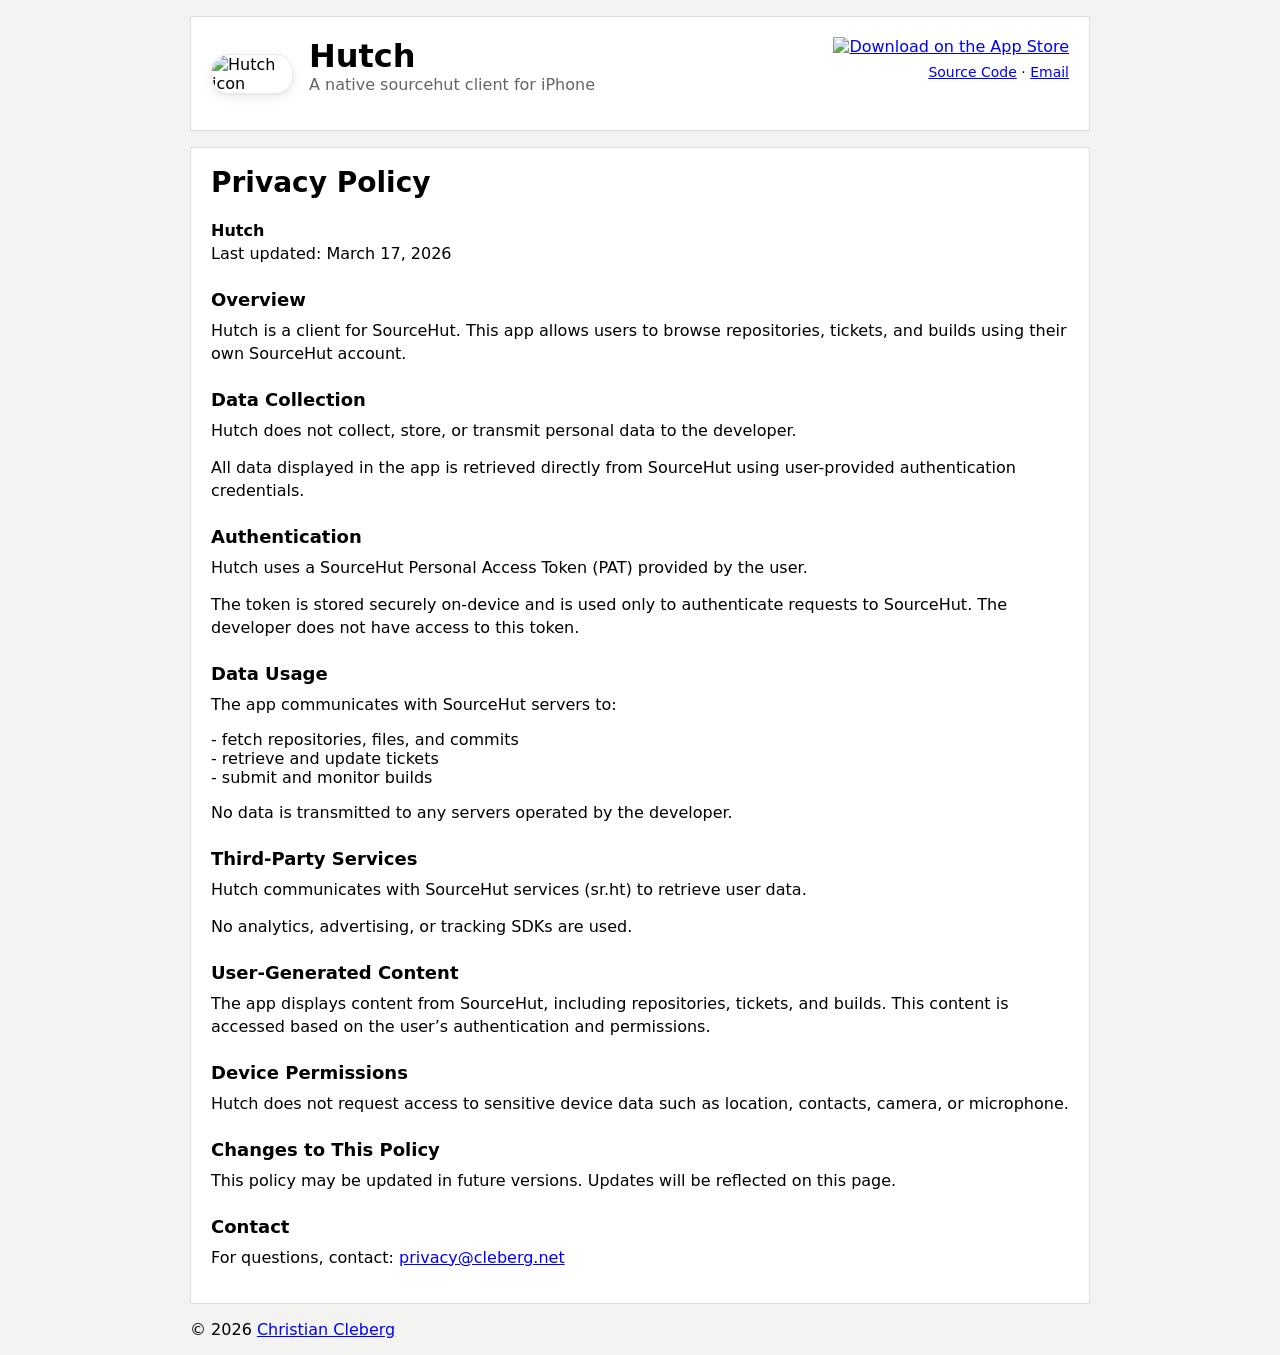
==== website/privacy.html @ 09d03eb3 "add hutch website" ====
<!doctype html>
<html lang="en">

<head>
    <meta charset="utf-8" />
    <meta name="viewport" content="width=device-width, initial-scale=1" />
    <title>Privacy Policy — Hutch</title>
    <link rel="stylesheet" href="styles.css" />
</head>

<body>
    <div class="page">
        <header class="site-header">
            <div class="brand-row">
                <a class="brand" href="index.html">
                    <img class="app-icon" src="https://img.cleberg.net/apps/hutch/logo/hutch_light.png"
                        alt="Hutch icon" />
                    <div>
                        <h1>Hutch</h1>
                        <p class="subtitle">A native sourcehut client for iPhone</p>
                    </div>
                </a>

                <div class="hero-actions">
                    <a href="#" class="store-link">
                        <img src="storebutton.svg" class="store-img" alt="Download on the App Store" />
                    </a>

                    <nav class="header-links">
                        <a href="https://sr.ht/~ccleberg/Hutch/">Source Code</a>
                        <span>·</span>
                        <a href="mailto:hello@cleberg.net">Email</a>
                    </nav>
                </div>
            </div>
        </header>

        <main>
            <section class="privacy">
                <h2>Privacy Policy</h2>

                <p><strong>Hutch</strong><br>
                    Last updated: March 17, 2026</p>

                <h3>Overview</h3>
                <p>
                    Hutch is a client for SourceHut. This app allows users to browse repositories,
                    tickets, and builds using their own SourceHut account.
                </p>

                <h3>Data Collection</h3>
                <p>
                    Hutch does not collect, store, or transmit personal data to the developer.
                </p>
                <p>
                    All data displayed in the app is retrieved directly from SourceHut using
                    user-provided authentication credentials.
                </p>

                <h3>Authentication</h3>
                <p>
                    Hutch uses a SourceHut Personal Access Token (PAT) provided by the user.
                </p>
                <p>
                    The token is stored securely on-device and is used only to authenticate requests
                    to SourceHut. The developer does not have access to this token.
                </p>

                <h3>Data Usage</h3>
                <p>The app communicates with SourceHut servers to:</p>
                <ul>
                    <li>fetch repositories, files, and commits</li>
                    <li>retrieve and update tickets</li>
                    <li>submit and monitor builds</li>
                </ul>
                <p>
                    No data is transmitted to any servers operated by the developer.
                </p>

                <h3>Third-Party Services</h3>
                <p>
                    Hutch communicates with SourceHut services (sr.ht) to retrieve user data.
                </p>
                <p>
                    No analytics, advertising, or tracking SDKs are used.
                </p>

                <h3>User-Generated Content</h3>
                <p>
                    The app displays content from SourceHut, including repositories, tickets, and
                    builds. This content is accessed based on the user’s authentication and
                    permissions.
                </p>

                <h3>Device Permissions</h3>
                <p>
                    Hutch does not request access to sensitive device data such as location,
                    contacts, camera, or microphone.
                </p>

                <h3>Changes to This Policy</h3>
                <p>
                    This policy may be updated in future versions. Updates will be reflected on this page.
                </p>

                <h3>Contact</h3>
                <p>
                    For questions, contact:
                    <a href="mailto:privacy@cleberg.net">privacy@cleberg.net</a>
                </p>
            </section>
        </main>

        <footer class="site-footer">
      © 2026 <a href="https://cleberg.net">Christian Cleberg</a>
        </footer>
    </div>
</body>

</html>
---- website/styles.css ----
body {
  font-family: system-ui;
  background: #f3f3f1;
  margin: 0;
}

a,
a:visited {
  color: blue
}

img {
  max-width: 100%
}

.page {
  max-width: 900px;
  margin: 0 auto;
  padding: 16px;
}

.privacy,
.site-header,
.content-grid,
.screenshots,
.resources {
  border: 1px solid #ddd;
  background: white;
  margin-bottom: 16px;
  padding: 20px;
}

.brand-row {
  display: flex;
  justify-content: space-between;
}

.brand, .brand h1, .brand p {
  color: black;
  text-decoration: none;
}

.brand {
  display: flex;
  gap: 16px;
  align-items: center;
}

.brand h1 {
  margin: 0;
}

.brand p {
  margin-top: 0;
  opacity: 0.6;
}

.app-icon {
  width: 80px;
  border-radius: 18px;
  border: 1px solid rgba(0, 0, 0, 0.08);
  box-shadow:
    0 1px 2px rgba(0, 0, 0, 0.06),
    0 4px 12px rgba(0, 0, 0, 0.08);
}

.hero-actions {
  text-align: right;
}

.store-img {
  height: 40px;
  padding-bottom: 0.5rem;
}

.header-links {
  font-size: 14px;
}

.intro-copy {
  margin-top: 16px;
}

.lede {
  padding-top: 1rem;
  font-weight: bold;
}

.content-grid {
  display: grid;
  grid-template-columns: 1fr 1fr;
}

.content-grid div:first-child {
  padding-right: 0.5rem;
}

.content-grid div:last-child {
  padding-left: 0.5rem;
}

.shot-grid {
  display: grid;
  grid-template-columns: repeat(3, 1fr);
  gap: 10px;
}

.resource-list {
  display: flex;
  flex-direction: column;
  gap: 6px;
}

.privacy h2 {
  margin: 0 0 20px;
  font-size: 28px;
  line-height: 1.1;
}

.privacy h3 {
  margin: 24px 0 8px;
  font-size: 18px;
  line-height: 1.2;
}

.privacy p {
  margin: 0 0 14px;
  line-height: 1.45;
}

.privacy ul {
  margin: 0 0 14px;
  padding-left: 0;
  list-style: none;
}

.privacy li {
  padding-left: 1em;
  text-indent: -1em;
}

.privacy li::before {
  content: "- ";
}

.privacy a:hover {
  text-decoration: underline;
}
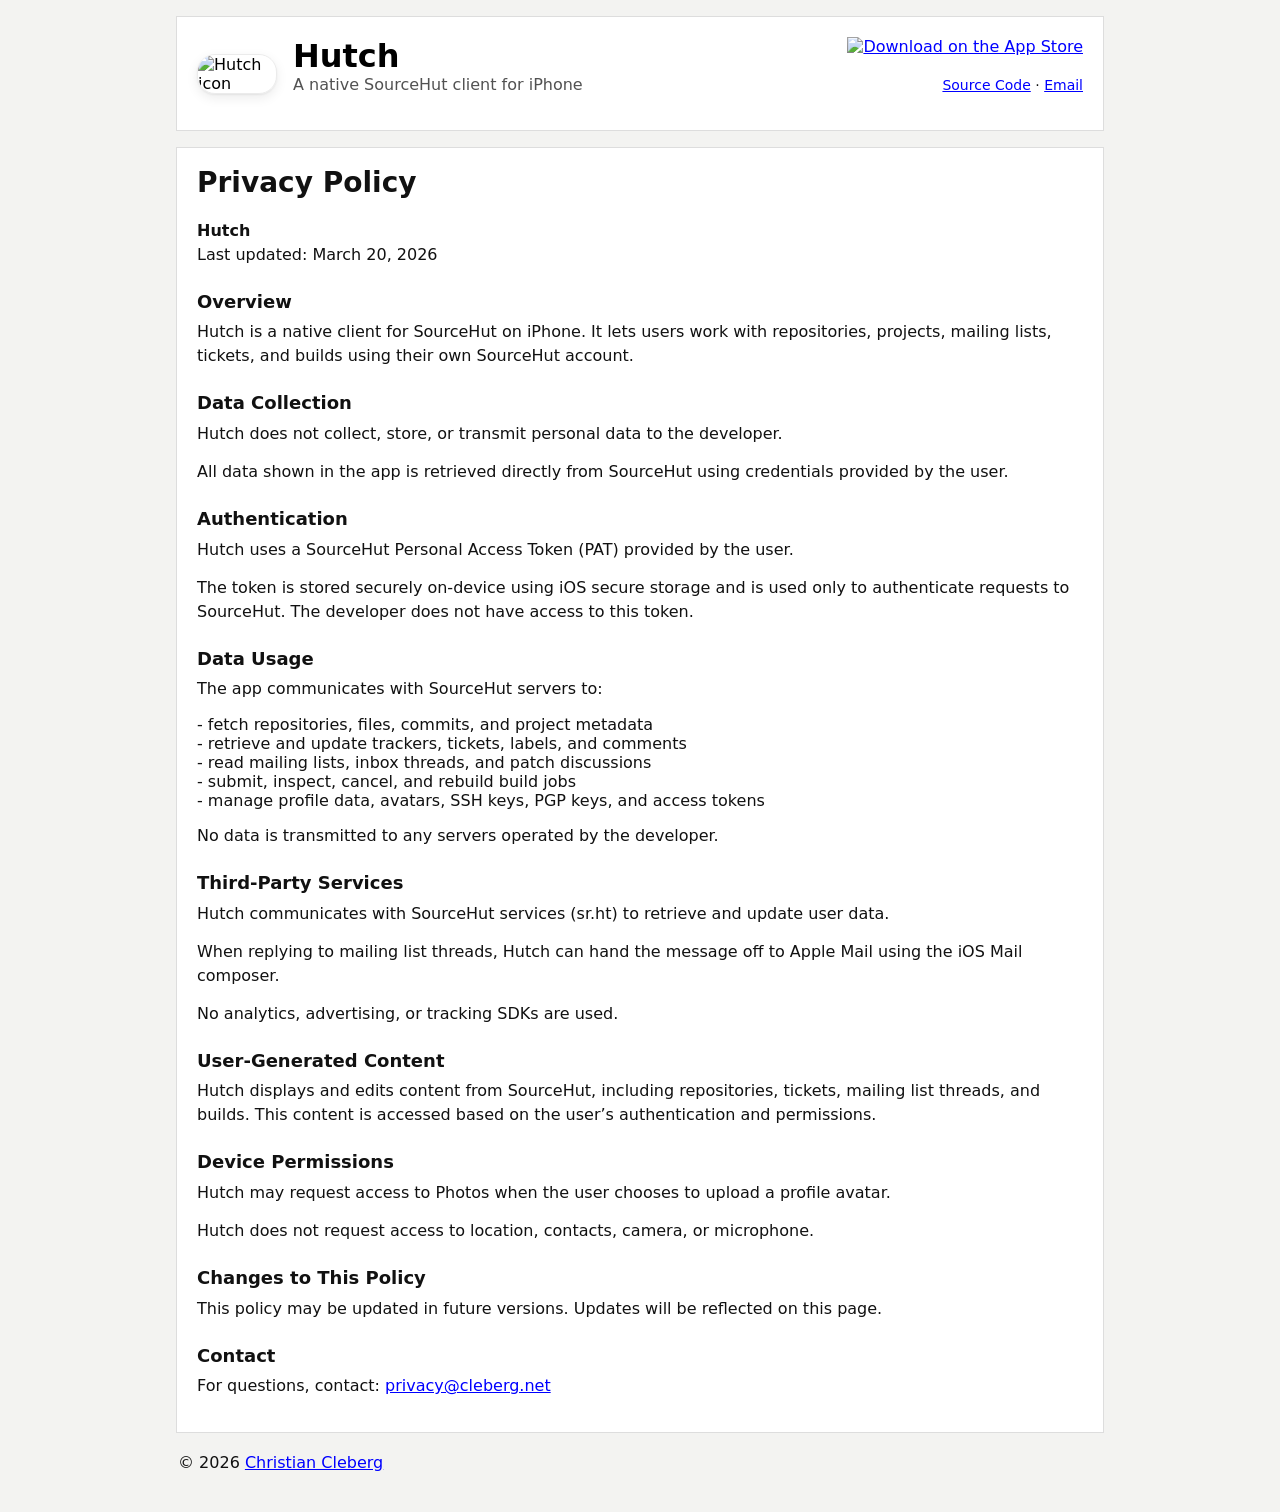
==== commit 531f7afb: "update website for v2.1" ====
--- a/website/privacy.html
+++ b/website/privacy.html
@@ -17,12 +17,12 @@
                         alt="Hutch icon" />
                     <div>
                         <h1>Hutch</h1>
-                        <p class="subtitle">A native sourcehut client for iPhone</p>
+                        <p class="subtitle">A native SourceHut client for iPhone</p>
                     </div>
                 </a>
 
                 <div class="hero-actions">
-                    <a href="#" class="store-link">
+                    <a href="#" class="store-link" aria-label="Download Hutch on the App Store">
                         <img src="storebutton.svg" class="store-img" alt="Download on the App Store" />
                     </a>
 
@@ -40,12 +40,12 @@
                 <h2>Privacy Policy</h2>
 
                 <p><strong>Hutch</strong><br>
-                    Last updated: March 17, 2026</p>
+                    Last updated: March 20, 2026</p>
 
                 <h3>Overview</h3>
                 <p>
-                    Hutch is a client for SourceHut. This app allows users to browse repositories,
-                    tickets, and builds using their own SourceHut account.
+                    Hutch is a native client for SourceHut on iPhone. It lets users work with repositories,
+                    projects, mailing lists, tickets, and builds using their own SourceHut account.
                 </p>
 
                 <h3>Data Collection</h3>
@@ -53,8 +53,8 @@
                     Hutch does not collect, store, or transmit personal data to the developer.
                 </p>
                 <p>
-                    All data displayed in the app is retrieved directly from SourceHut using
-                    user-provided authentication credentials.
+                    All data shown in the app is retrieved directly from SourceHut using credentials provided by the
+                    user.
                 </p>
 
                 <h3>Authentication</h3>
@@ -62,16 +62,19 @@
                     Hutch uses a SourceHut Personal Access Token (PAT) provided by the user.
                 </p>
                 <p>
-                    The token is stored securely on-device and is used only to authenticate requests
+                    The token is stored securely on-device using iOS secure storage and is used only to authenticate
+                    requests
                     to SourceHut. The developer does not have access to this token.
                 </p>
 
                 <h3>Data Usage</h3>
                 <p>The app communicates with SourceHut servers to:</p>
                 <ul>
-                    <li>fetch repositories, files, and commits</li>
-                    <li>retrieve and update tickets</li>
-                    <li>submit and monitor builds</li>
+                    <li>fetch repositories, files, commits, and project metadata</li>
+                    <li>retrieve and update trackers, tickets, labels, and comments</li>
+                    <li>read mailing lists, inbox threads, and patch discussions</li>
+                    <li>submit, inspect, cancel, and rebuild build jobs</li>
+                    <li>manage profile data, avatars, SSH keys, PGP keys, and access tokens</li>
                 </ul>
                 <p>
                     No data is transmitted to any servers operated by the developer.
@@ -79,7 +82,11 @@
 
                 <h3>Third-Party Services</h3>
                 <p>
-                    Hutch communicates with SourceHut services (sr.ht) to retrieve user data.
+                    Hutch communicates with SourceHut services (sr.ht) to retrieve and update user data.
+                </p>
+                <p>
+                    When replying to mailing list threads, Hutch can hand the message off to Apple Mail using the iOS
+                    Mail composer.
                 </p>
                 <p>
                     No analytics, advertising, or tracking SDKs are used.
@@ -87,15 +94,17 @@
 
                 <h3>User-Generated Content</h3>
                 <p>
-                    The app displays content from SourceHut, including repositories, tickets, and
-                    builds. This content is accessed based on the user’s authentication and
-                    permissions.
+                    Hutch displays and edits content from SourceHut, including repositories, tickets, mailing list
+                    threads,
+                    and builds. This content is accessed based on the user’s authentication and permissions.
                 </p>
 
                 <h3>Device Permissions</h3>
                 <p>
-                    Hutch does not request access to sensitive device data such as location,
-                    contacts, camera, or microphone.
+                    Hutch may request access to Photos when the user chooses to upload a profile avatar.
+                </p>
+                <p>
+                    Hutch does not request access to location, contacts, camera, or microphone.
                 </p>
 
                 <h3>Changes to This Policy</h3>
@@ -112,7 +121,7 @@
         </main>
 
         <footer class="site-footer">
-      © 2026 <a href="https://cleberg.net">Christian Cleberg</a>
+            © 2026 <a href="https://cleberg.net">Christian Cleberg</a>
         </footer>
     </div>
 </body>
--- a/website/styles.css
+++ b/website/styles.css
@@ -1,20 +1,36 @@
+:root {
+  --bg: #f3f3f1;
+  --surface: #fff;
+  --border: #ddd;
+  --text: #111;
+  --muted: rgba(0, 0, 0, 0.62);
+  --shadow-sm: 0 1px 2px rgba(0, 0, 0, 0.06);
+  --shadow-md: 0 8px 24px rgba(0, 0, 0, 0.06);
+}
+
+* {
+  box-sizing: border-box;
+}
+
 body {
-  font-family: system-ui;
-  background: #f3f3f1;
+  font-family: system-ui, -apple-system, BlinkMacSystemFont, "Segoe UI", sans-serif;
+  background: var(--bg);
+  color: var(--text);
   margin: 0;
 }
 
 a,
 a:visited {
-  color: blue
+  color: blue;
 }
 
 img {
-  max-width: 100%
+  max-width: 100%;
+  display: block;
 }
 
 .page {
-  max-width: 900px;
+  max-width: 960px;
   margin: 0 auto;
   padding: 16px;
 }
@@ -23,9 +39,10 @@
 .site-header,
 .content-grid,
 .screenshots,
-.resources {
-  border: 1px solid #ddd;
-  background: white;
+.resources,
+.feature-sections {
+  border: 1px solid var(--border);
+  background: var(--surface);
   margin-bottom: 16px;
   padding: 20px;
 }
@@ -33,9 +50,13 @@
 .brand-row {
   display: flex;
   justify-content: space-between;
-}
-
-.brand, .brand h1, .brand p {
+  gap: 20px;
+  align-items: flex-start;
+}
+
+.brand,
+.brand h1,
+.brand p {
   color: black;
   text-decoration: none;
 }
@@ -44,28 +65,30 @@
   display: flex;
   gap: 16px;
   align-items: center;
+  min-width: 0;
 }
 
 .brand h1 {
   margin: 0;
 }
 
+.subtitle,
 .brand p {
   margin-top: 0;
-  opacity: 0.6;
+  opacity: 0.68;
 }
 
 .app-icon {
   width: 80px;
   border-radius: 18px;
   border: 1px solid rgba(0, 0, 0, 0.08);
-  box-shadow:
-    0 1px 2px rgba(0, 0, 0, 0.06),
-    0 4px 12px rgba(0, 0, 0, 0.08);
+  box-shadow: var(--shadow-sm), 0 4px 12px rgba(0, 0, 0, 0.08);
+  flex: 0 0 auto;
 }
 
 .hero-actions {
   text-align: right;
+  flex: 0 0 auto;
 }
 
 .store-img {
@@ -78,37 +101,108 @@
 }
 
 .intro-copy {
-  margin-top: 16px;
+  margin-top: 18px;
 }
 
 .lede {
-  padding-top: 1rem;
-  font-weight: bold;
-}
-
-.content-grid {
+  margin: 0 0 10px;
+  font-weight: 700;
+  font-size: 1.125rem;
+}
+
+.intro-copy p:last-child {
+  margin-bottom: 0;
+}
+
+.content-grid,
+.feature-sections {
   display: grid;
   grid-template-columns: 1fr 1fr;
-}
-
-.content-grid div:first-child {
-  padding-right: 0.5rem;
-}
-
-.content-grid div:last-child {
-  padding-left: 0.5rem;
-}
-
-.shot-grid {
+  gap: 20px;
+}
+
+.content-grid>div,
+.feature-sections>.feature-panel {
+  min-width: 0;
+}
+
+.content-grid h2,
+.screenshots h2,
+.resources h2,
+.feature-panel h2 {
+  margin-top: 0;
+}
+
+.feature-list {
+  margin: 0;
+  padding-left: 1.2rem;
+  line-height: 1.55;
+}
+
+.feature-list li+li {
+  margin-top: 0.45rem;
+}
+
+.section-intro {
+  margin-top: 0;
+  color: var(--muted);
+}
+
+.shot-scroll {
   display: grid;
-  grid-template-columns: repeat(3, 1fr);
-  gap: 10px;
+  grid-auto-flow: column;
+  grid-auto-columns: minmax(220px, 280px);
+  gap: 12px;
+  overflow-x: auto;
+  overscroll-behavior-x: contain;
+  padding-bottom: 8px;
+  scroll-snap-type: x proximity;
+  -webkit-overflow-scrolling: touch;
+}
+
+.shot-scroll::-webkit-scrollbar {
+  height: 10px;
+}
+
+.shot-scroll::-webkit-scrollbar-thumb {
+  background: rgba(0, 0, 0, 0.18);
+}
+
+.shot-card {
+  margin: 0;
+  scroll-snap-align: start;
+  border: 1px solid var(--border);
+  overflow: hidden;
+  background: #fafafa;
+  box-shadow: var(--shadow-md);
+}
+
+.shot-card img {
+  width: 100%;
+  height: auto;
+}
+
+.shot-card figcaption {
+  padding: 10px 12px 12px;
+  font-size: 0.95rem;
+  font-weight: 600;
 }
 
 .resource-list {
   display: flex;
   flex-direction: column;
   gap: 6px;
+  margin: 0;
+  padding-left: 1.2rem;
+}
+
+.resource-list ul {
+  margin-top: 6px;
+}
+
+.site-footer,
+footer {
+  padding: 4px 2px 24px;
 }
 
 .privacy h2 {
@@ -125,7 +219,7 @@
 
 .privacy p {
   margin: 0 0 14px;
-  line-height: 1.45;
+  line-height: 1.5;
 }
 
 .privacy ul {
@@ -145,4 +239,76 @@
 
 .privacy a:hover {
   text-decoration: underline;
+}
+
+code {
+  font-family: ui-monospace, SFMono-Regular, Menlo, Consolas, monospace;
+  font-size: 0.95em;
+}
+
+@media (max-width: 760px) {
+  .page {
+    padding: 12px;
+  }
+
+  .brand-row,
+  .content-grid,
+  .feature-sections {
+    grid-template-columns: 1fr;
+    display: grid;
+  }
+
+  .shot-scroll {
+    grid-auto-columns: minmax(240px, 78vw);
+  }
+
+  .brand-row {
+    gap: 16px;
+  }
+
+  .hero-actions {
+    text-align: left;
+  }
+
+  .brand {
+    align-items: flex-start;
+  }
+
+  .store-img {
+    height: 44px;
+  }
+
+  .content-grid,
+  .feature-sections {
+    gap: 12px;
+  }
+
+  .site-header,
+  .content-grid,
+  .screenshots,
+  .resources,
+  .feature-sections,
+  .privacy {
+    padding: 16px;
+  }
+
+  .feature-list,
+  .resource-list {
+    padding-left: 1.1rem;
+  }
+}
+
+.info-banner {
+  margin: 24px auto;
+  padding: 14px 16px;
+  max-width: 960px;
+
+  background: #fff3cd;
+  border: 1px solid #ffeeba;
+
+  color: #856404;
+  font-size: 14px;
+  line-height: 1.5;
+
+  text-align: center;
 }
